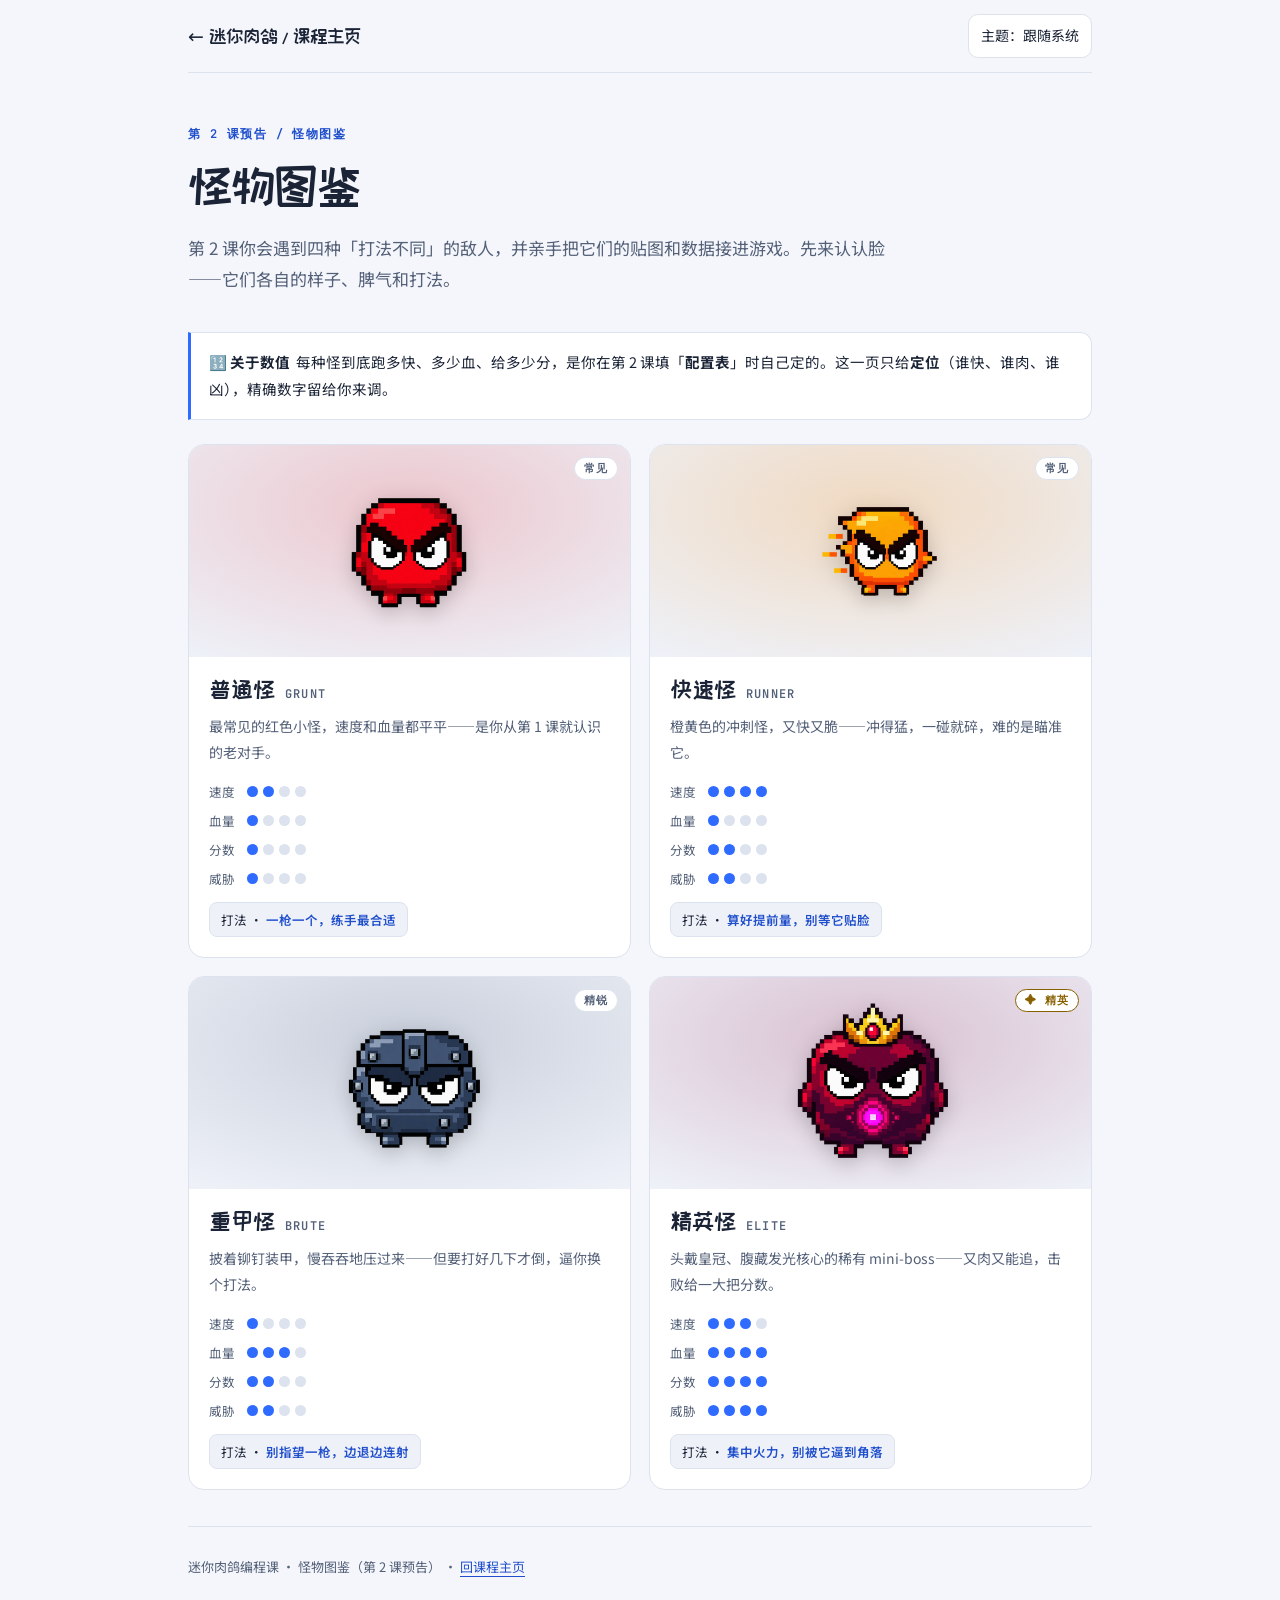
==== docs/bestiary/index.html @ 2917a820 "docs: 新增第2课「怪物图鉴」预告页 + 首页入口 - docs/bestiary/：自包含图鉴页，展示普通/快速/重甲/精英四种敌人的   外观、性格与打法定位（点阵条，不公开配置表精确数值——" ====
<!doctype html>
<html lang="zh-CN">
<head>
<meta charset="utf-8">
<meta name="viewport" content="width=device-width, initial-scale=1">
<meta name="description" content="第 2 课「怪物图鉴」预告：认识普通、快速、重甲、精英四种敌人——它们的样子、打法与定位。">
<title>怪物图鉴 · 第 2 课预告</title>
<link rel="preconnect" href="https://fonts.googleapis.com">
<link rel="preconnect" href="https://fonts.gstatic.com" crossorigin>
<link rel="stylesheet" href="https://fonts.googleapis.com/css2?family=ZCOOL+KuaiLe&family=Noto+Sans+SC:wght@400;500;700&family=JetBrains+Mono:wght@400;600&display=swap">
<script>
(function(){
  try{
    var saved=JSON.parse(localStorage.getItem("rogue-hb"));
    if(saved && (saved.theme==="light" || saved.theme==="dark")) document.documentElement.dataset.theme=saved.theme;
  }catch(e){/* 存储可选，默认跟随系统配色 */}
})();
</script>
<style>
:root{
  color-scheme:light; --ground:#F4F6FB; --panel:#FFFFFF; --panel-2:#EEF1F8;
  --ink:#1B2436; --ink-soft:#536078; --line:#DCE2EE;
  --accent:#2F6BFF; --accent-ink:#204FCC; --red:#B72E38; --green:#187B49; --gold:#886000;
  --radius:16px; --disp:"ZCOOL KuaiLe",system-ui,sans-serif;
  --body:"Noto Sans SC",system-ui,sans-serif; --mono:"JetBrains Mono",ui-monospace,monospace;
}
@media(prefers-color-scheme:dark){:root:not([data-theme="light"]){
  color-scheme:dark; --ground:#0E1420; --panel:#161F2E; --panel-2:#1E2A3D;
  --ink:#E7ECF5; --ink-soft:#ADB9CE; --line:#35445E; --accent-ink:#9CBAFF;
  --red:#FF8A8E; --green:#78DCAA; --gold:#FFD16B;
}}
:root[data-theme="dark"]{
  color-scheme:dark; --ground:#0E1420; --panel:#161F2E; --panel-2:#1E2A3D;
  --ink:#E7ECF5; --ink-soft:#ADB9CE; --line:#35445E; --accent-ink:#9CBAFF;
  --red:#FF8A8E; --green:#78DCAA; --gold:#FFD16B;
}
*{box-sizing:border-box}
html{scroll-behavior:smooth}
body{margin:0; background:var(--ground); color:var(--ink); font:16px/1.85 var(--body); -webkit-font-smoothing:antialiased}
a{color:var(--accent-ink); text-decoration:underline; text-underline-offset:4px; text-decoration-thickness:1px}
a:hover{text-decoration-thickness:2px}
button{font:inherit; cursor:pointer; -webkit-tap-highlight-color:transparent}
:focus-visible{outline:3px solid var(--accent-ink); outline-offset:4px; border-radius:4px}
[hidden]{display:none!important}
.skip-link{position:fixed; top:12px; left:12px; z-index:20; padding:10px 18px; background:var(--panel); color:var(--accent-ink); border:2px solid; border-radius:10px; transform:translateY(-160%)}
.skip-link:focus{transform:translateY(0)}
.wrap{max-width:1000px; margin:0 auto; padding:0 clamp(18px,5vw,48px) 72px}
.top{position:sticky; top:0; z-index:10; display:flex; justify-content:space-between; gap:12px; align-items:center; padding:14px 0; background:var(--ground); border-bottom:1px solid var(--line)}
.brand{font:400 19px var(--disp); color:var(--ink); text-decoration:none}
.brand:hover{color:var(--accent-ink)}
.themebtn{min-height:44px; padding:8px 12px; border:1px solid var(--line); background:var(--panel); color:var(--ink); border-radius:10px; font-size:14px}
.themebtn:hover{border-color:var(--accent-ink); background:var(--panel-2)}
.hero{padding:clamp(28px,5vw,52px) 0 8px}
.eyebrow{color:var(--accent-ink); font:600 12px/1.5 var(--mono); letter-spacing:.12em; margin:0 0 14px}
.hero h1{font:400 clamp(32px,4.4vw,48px)/1.22 var(--disp); margin:0 0 16px; letter-spacing:-.02em; text-wrap:balance}
.sub{font-size:17px; color:var(--ink-soft); margin:0 0 8px; max-width:42em}
.callout{padding:16px 18px; margin:22px 0; font-size:14.5px; border:1px solid var(--line); border-left:3px solid var(--accent); border-radius:0 12px 12px 0; background:var(--panel); overflow-wrap:anywhere}
.callout .k{font-weight:700; margin-right:6px}
.grid{display:grid; grid-template-columns:repeat(2,minmax(0,1fr)); gap:18px; margin-top:24px}
.card{border:1px solid var(--line); border-radius:var(--radius); background:var(--panel); overflow:hidden; display:flex; flex-direction:column}
.card .art{position:relative; display:grid; place-items:center; padding:22px; min-height:180px; background:
  radial-gradient(120% 120% at 50% 30%, var(--tint) 0%, transparent 70%), var(--panel-2)}
.card .art img{width:min(56%,168px); height:auto; image-rendering:auto; filter:drop-shadow(0 6px 10px #0003)}
.rarity{position:absolute; top:12px; right:12px; font:600 11px/1 var(--mono); letter-spacing:.08em; padding:5px 9px; border-radius:999px; background:var(--panel); color:var(--ink-soft); border:1px solid var(--line)}
.rarity.elite{color:var(--gold); border-color:var(--gold)}
.body{padding:18px 20px 20px; display:flex; flex-direction:column; gap:10px}
.name{display:flex; align-items:baseline; gap:10px; flex-wrap:wrap}
.name b{font:400 24px/1.2 var(--disp)}
.name .cn{font:600 12px var(--mono); color:var(--ink-soft); letter-spacing:.1em}
.flavor{margin:0; font-size:14px; color:var(--ink-soft)}
.meters{display:grid; grid-template-columns:auto 1fr; gap:6px 12px; align-items:center; margin:4px 0 2px}
.meters .ml{font-size:12.5px; color:var(--ink-soft)}
.dots{display:flex; gap:5px}
.dot{width:11px; height:11px; border-radius:50%; background:var(--line)}
.dot.on{background:var(--accent)}
.card.threat .dot.on{background:var(--accent)}
.tag{align-self:flex-start; font-size:12.5px; padding:5px 11px; border-radius:8px; background:var(--panel-2); color:var(--ink); border:1px solid var(--line)}
.tag b{color:var(--accent-ink); font-weight:600}
footer{padding:28px 0 0; color:var(--ink-soft); font-size:13px; border-top:1px solid var(--line); margin-top:36px}
@media(max-width:640px){
  body{font-size:15px} .grid{grid-template-columns:1fr}
  .card .art img{width:min(48%,150px)}
}
@media(prefers-reduced-motion:reduce){html{scroll-behavior:auto} *,*::before,*::after{transition:none!important}}
</style>
</head>
<body>
<a class="skip-link" href="#content">跳到正文</a>
<div class="wrap">
  <header class="top">
    <a class="brand" href="../">← 迷你肉鸽 / 课程主页</a>
    <button class="themebtn" id="theme" type="button">主题：跟随系统</button>
  </header>
  <main id="content" tabindex="-1">
  <div class="hero">
    <p class="eyebrow">第 2 课预告 / 怪物图鉴</p>
    <h1>怪物图鉴</h1>
    <p class="sub">第 2 课你会遇到四种「打法不同」的敌人，并亲手把它们的贴图和数据接进游戏。先来认认脸——它们各自的样子、脾气和打法。</p>
  </div>
  <div class="callout"><span class="k">🔢 关于数值</span>每种怪到底跑多快、多少血、给多少分，是你在第 2 课填「<b>配置表</b>」时自己定的。这一页只给<b>定位</b>（谁快、谁肉、谁凶），精确数字留给你来调。</div>

  <div class="grid">

    <article class="card threat" style="--tint:#E5484D40">
      <div class="art"><span class="rarity">常见</span><img src="assets/grunt.png" alt="普通怪：红色方块小怪，一对凶恶的眼睛" width="320" height="320" loading="lazy"></div>
      <div class="body">
        <div class="name"><b>普通怪</b><span class="cn">GRUNT</span></div>
        <p class="flavor">最常见的红色小怪，速度和血量都平平——是你从第 1 课就认识的老对手。</p>
        <div class="meters">
          <span class="ml">速度</span><span class="dots"><i class="dot on"></i><i class="dot on"></i><i class="dot"></i><i class="dot"></i></span>
          <span class="ml">血量</span><span class="dots"><i class="dot on"></i><i class="dot"></i><i class="dot"></i><i class="dot"></i></span>
          <span class="ml">分数</span><span class="dots"><i class="dot on"></i><i class="dot"></i><i class="dot"></i><i class="dot"></i></span>
          <span class="ml">威胁</span><span class="dots"><i class="dot on"></i><i class="dot"></i><i class="dot"></i><i class="dot"></i></span>
        </div>
        <span class="tag">打法 · <b>一枪一个，练手最合适</b></span>
      </div>
    </article>

    <article class="card threat" style="--tint:#F5931E40">
      <div class="art"><span class="rarity">常见</span><img src="assets/runner.png" alt="快速怪：橙黄色小怪，身后带冲刺残影" width="320" height="320" loading="lazy"></div>
      <div class="body">
        <div class="name"><b>快速怪</b><span class="cn">RUNNER</span></div>
        <p class="flavor">橙黄色的冲刺怪，又快又脆——冲得猛，一碰就碎，难的是瞄准它。</p>
        <div class="meters">
          <span class="ml">速度</span><span class="dots"><i class="dot on"></i><i class="dot on"></i><i class="dot on"></i><i class="dot on"></i></span>
          <span class="ml">血量</span><span class="dots"><i class="dot on"></i><i class="dot"></i><i class="dot"></i><i class="dot"></i></span>
          <span class="ml">分数</span><span class="dots"><i class="dot on"></i><i class="dot on"></i><i class="dot"></i><i class="dot"></i></span>
          <span class="ml">威胁</span><span class="dots"><i class="dot on"></i><i class="dot on"></i><i class="dot"></i><i class="dot"></i></span>
        </div>
        <span class="tag">打法 · <b>算好提前量，别等它贴脸</b></span>
      </div>
    </article>
    <article class="card threat" style="--tint:#5B6B8640">
      <div class="art"><span class="rarity">精锐</span><img src="assets/heavy.png" alt="重甲怪：深蓝灰色小怪，覆盖装甲板和铆钉" width="320" height="320" loading="lazy"></div>
      <div class="body">
        <div class="name"><b>重甲怪</b><span class="cn">BRUTE</span></div>
        <p class="flavor">披着铆钉装甲，慢吞吞地压过来——但要打好几下才倒，逼你换个打法。</p>
        <div class="meters">
          <span class="ml">速度</span><span class="dots"><i class="dot on"></i><i class="dot"></i><i class="dot"></i><i class="dot"></i></span>
          <span class="ml">血量</span><span class="dots"><i class="dot on"></i><i class="dot on"></i><i class="dot on"></i><i class="dot"></i></span>
          <span class="ml">分数</span><span class="dots"><i class="dot on"></i><i class="dot on"></i><i class="dot"></i><i class="dot"></i></span>
          <span class="ml">威胁</span><span class="dots"><i class="dot on"></i><i class="dot on"></i><i class="dot"></i><i class="dot"></i></span>
        </div>
        <span class="tag">打法 · <b>别指望一枪，边退边连射</b></span>
      </div>
    </article>

    <article class="card threat" style="--tint:#9B2D5B40">
      <div class="art"><span class="rarity elite">✦ 精英</span><img src="assets/elite.png" alt="精英怪：暗红色大型小怪，头戴金皇冠、腹部有发光核心" width="320" height="320" loading="lazy"></div>
      <div class="body">
        <div class="name"><b>精英怪</b><span class="cn">ELITE</span></div>
        <p class="flavor">头戴皇冠、腹藏发光核心的稀有 mini-boss——又肉又能追，击败给一大把分数。</p>
        <div class="meters">
          <span class="ml">速度</span><span class="dots"><i class="dot on"></i><i class="dot on"></i><i class="dot on"></i><i class="dot"></i></span>
          <span class="ml">血量</span><span class="dots"><i class="dot on"></i><i class="dot on"></i><i class="dot on"></i><i class="dot on"></i></span>
          <span class="ml">分数</span><span class="dots"><i class="dot on"></i><i class="dot on"></i><i class="dot on"></i><i class="dot on"></i></span>
          <span class="ml">威胁</span><span class="dots"><i class="dot on"></i><i class="dot on"></i><i class="dot on"></i><i class="dot on"></i></span>
        </div>
        <span class="tag">打法 · <b>集中火力，别被它逼到角落</b></span>
      </div>
    </article>

  </div>
  </main>
  <footer>迷你肉鸽编程课 · 怪物图鉴（第 2 课预告） · <a href="../">回课程主页</a></footer>
</div>
<script>
(function(){
  "use strict";
  var root=document.documentElement, KEY="rogue-hb";
  var themes=["system","light","dark"], labels={system:"跟随系统",light:"浅色",dark:"深色"};
  var btn=document.getElementById("theme");
  function read(){try{var v=JSON.parse(localStorage.getItem(KEY));return v&&typeof v==="object"&&!Array.isArray(v)?v:{};}catch(e){return {};}}
  var store=read();
  function save(k,val){var latest=read();store=Object.assign({},store,latest);store[k]=val;try{localStorage.setItem(KEY,JSON.stringify(store));}catch(e){}}
  function apply(){
    var t=themes.indexOf(store.theme)>=0?store.theme:"system";
    if(t==="system") root.removeAttribute("data-theme"); else root.setAttribute("data-theme",t);
    var next=themes[(themes.indexOf(t)+1)%themes.length];
    btn.textContent="主题："+labels[t];
    btn.setAttribute("aria-label","当前主题："+labels[t]+"；点击切换为"+labels[next]);
    btn.title="跟随系统 → 浅色 → 深色";
  }
  btn.addEventListener("click",function(){var c=themes.indexOf(store.theme)>=0?store.theme:"system";save("theme",themes[(themes.indexOf(c)+1)%themes.length]);apply();});
  window.addEventListener("storage",function(e){if(e.key===KEY||e.key===null){store=read();apply();}});
  apply();
})();
</script>
</body>
</html>
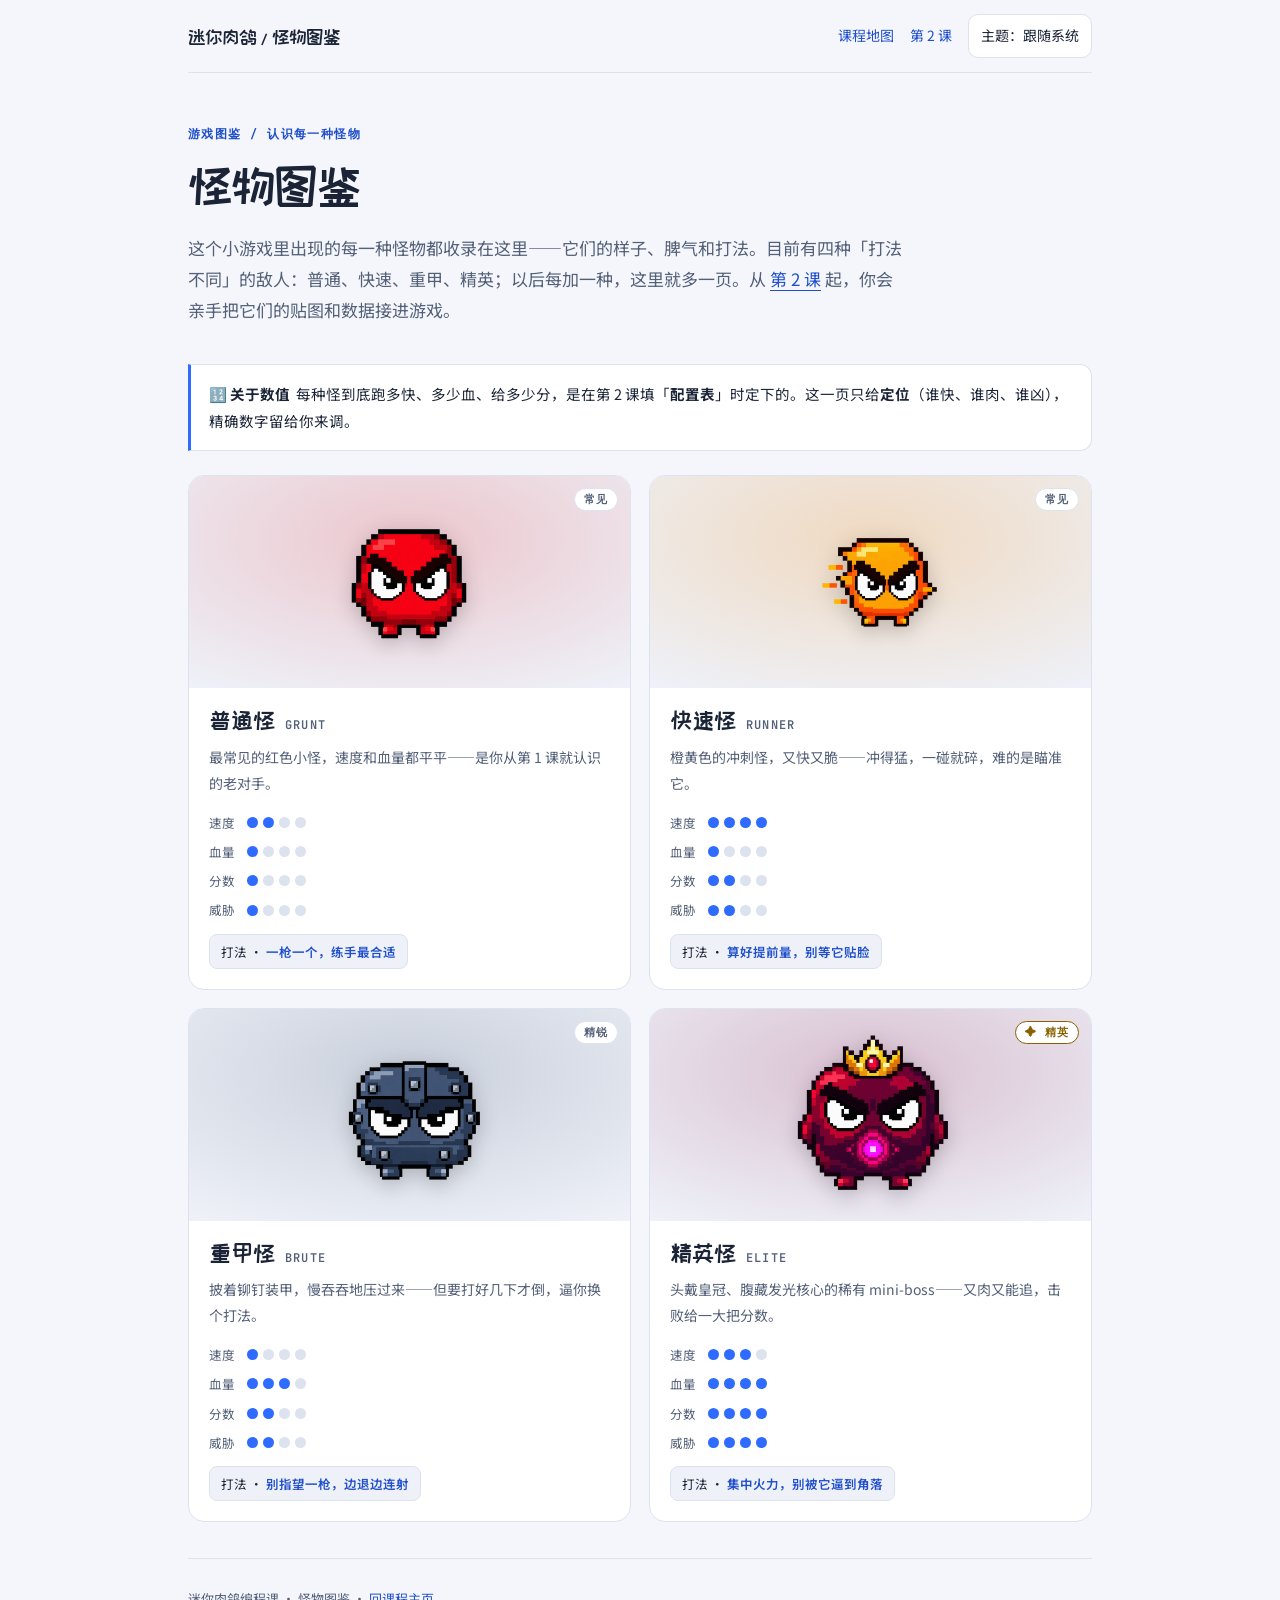
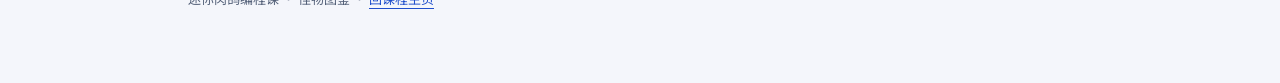
==== commit 5ba103ae: "怪物图鉴独立为站点模块 - 图鉴页脱离「第2课预告」框架，改为常驻资料页（标题/描述/首屏/页脚） - 顶部加站内导航（课程地图/第2课） - 首页顶栏加「怪物图鉴」入口，第2课卡片改指向图鉴 - 第" ====
--- a/docs/bestiary/index.html
+++ b/docs/bestiary/index.html
@@ -3,8 +3,8 @@
 <head>
 <meta charset="utf-8">
 <meta name="viewport" content="width=device-width, initial-scale=1">
-<meta name="description" content="第 2 课「怪物图鉴」预告：认识普通、快速、重甲、精英四种敌人——它们的样子、打法与定位。">
-<title>怪物图鉴 · 第 2 课预告</title>
+<meta name="description" content="迷你肉鸽里的怪物图鉴：普通、快速、重甲、精英四种敌人——它们的样子、脾气与打法，随课程更新。">
+<title>怪物图鉴</title>
 <link rel="preconnect" href="https://fonts.googleapis.com">
 <link rel="preconnect" href="https://fonts.gstatic.com" crossorigin>
 <link rel="stylesheet" href="https://fonts.googleapis.com/css2?family=ZCOOL+KuaiLe&family=Noto+Sans+SC:wght@400;500;700&family=JetBrains+Mono:wght@400;600&display=swap">
@@ -48,6 +48,8 @@
 .top{position:sticky; top:0; z-index:10; display:flex; justify-content:space-between; gap:12px; align-items:center; padding:14px 0; background:var(--ground); border-bottom:1px solid var(--line)}
 .brand{font:400 19px var(--disp); color:var(--ink); text-decoration:none}
 .brand:hover{color:var(--accent-ink)}
+.top nav{display:flex; align-items:center; gap:16px; font-size:14px}
+.top nav a{min-height:44px; display:inline-flex; align-items:center; text-decoration:none}
 .themebtn{min-height:44px; padding:8px 12px; border:1px solid var(--line); background:var(--panel); color:var(--ink); border-radius:10px; font-size:14px}
 .themebtn:hover{border-color:var(--accent-ink); background:var(--panel-2)}
 .hero{padding:clamp(28px,5vw,52px) 0 8px}
@@ -88,16 +90,20 @@
 <a class="skip-link" href="#content">跳到正文</a>
 <div class="wrap">
   <header class="top">
-    <a class="brand" href="../">← 迷你肉鸽 / 课程主页</a>
-    <button class="themebtn" id="theme" type="button">主题：跟随系统</button>
+    <a class="brand" href="../">迷你肉鸽 / 怪物图鉴</a>
+    <nav aria-label="站内导航">
+      <a href="../#map">课程地图</a>
+      <a href="../lesson-2/">第 2 课</a>
+      <button class="themebtn" id="theme" type="button">主题：跟随系统</button>
+    </nav>
   </header>
   <main id="content" tabindex="-1">
   <div class="hero">
-    <p class="eyebrow">第 2 课预告 / 怪物图鉴</p>
+    <p class="eyebrow">游戏图鉴 / 认识每一种怪物</p>
     <h1>怪物图鉴</h1>
-    <p class="sub">第 2 课你会遇到四种「打法不同」的敌人，并亲手把它们的贴图和数据接进游戏。先来认认脸——它们各自的样子、脾气和打法。</p>
+    <p class="sub">这个小游戏里出现的每一种怪物都收录在这里——它们的样子、脾气和打法。目前有四种「打法不同」的敌人：普通、快速、重甲、精英；以后每加一种，这里就多一页。从 <a href="../lesson-2/">第 2 课</a> 起，你会亲手把它们的贴图和数据接进游戏。</p>
   </div>
-  <div class="callout"><span class="k">🔢 关于数值</span>每种怪到底跑多快、多少血、给多少分，是你在第 2 课填「<b>配置表</b>」时自己定的。这一页只给<b>定位</b>（谁快、谁肉、谁凶），精确数字留给你来调。</div>
+  <div class="callout"><span class="k">🔢 关于数值</span>每种怪到底跑多快、多少血、给多少分，是在第 2 课填「<b>配置表</b>」时定下的。这一页只给<b>定位</b>（谁快、谁肉、谁凶），精确数字留给你来调。</div>
 
   <div class="grid">
 
@@ -162,7 +168,7 @@
 
   </div>
   </main>
-  <footer>迷你肉鸽编程课 · 怪物图鉴（第 2 课预告） · <a href="../">回课程主页</a></footer>
+  <footer>迷你肉鸽编程课 · 怪物图鉴 · <a href="../">回课程主页</a></footer>
 </div>
 <script>
 (function(){
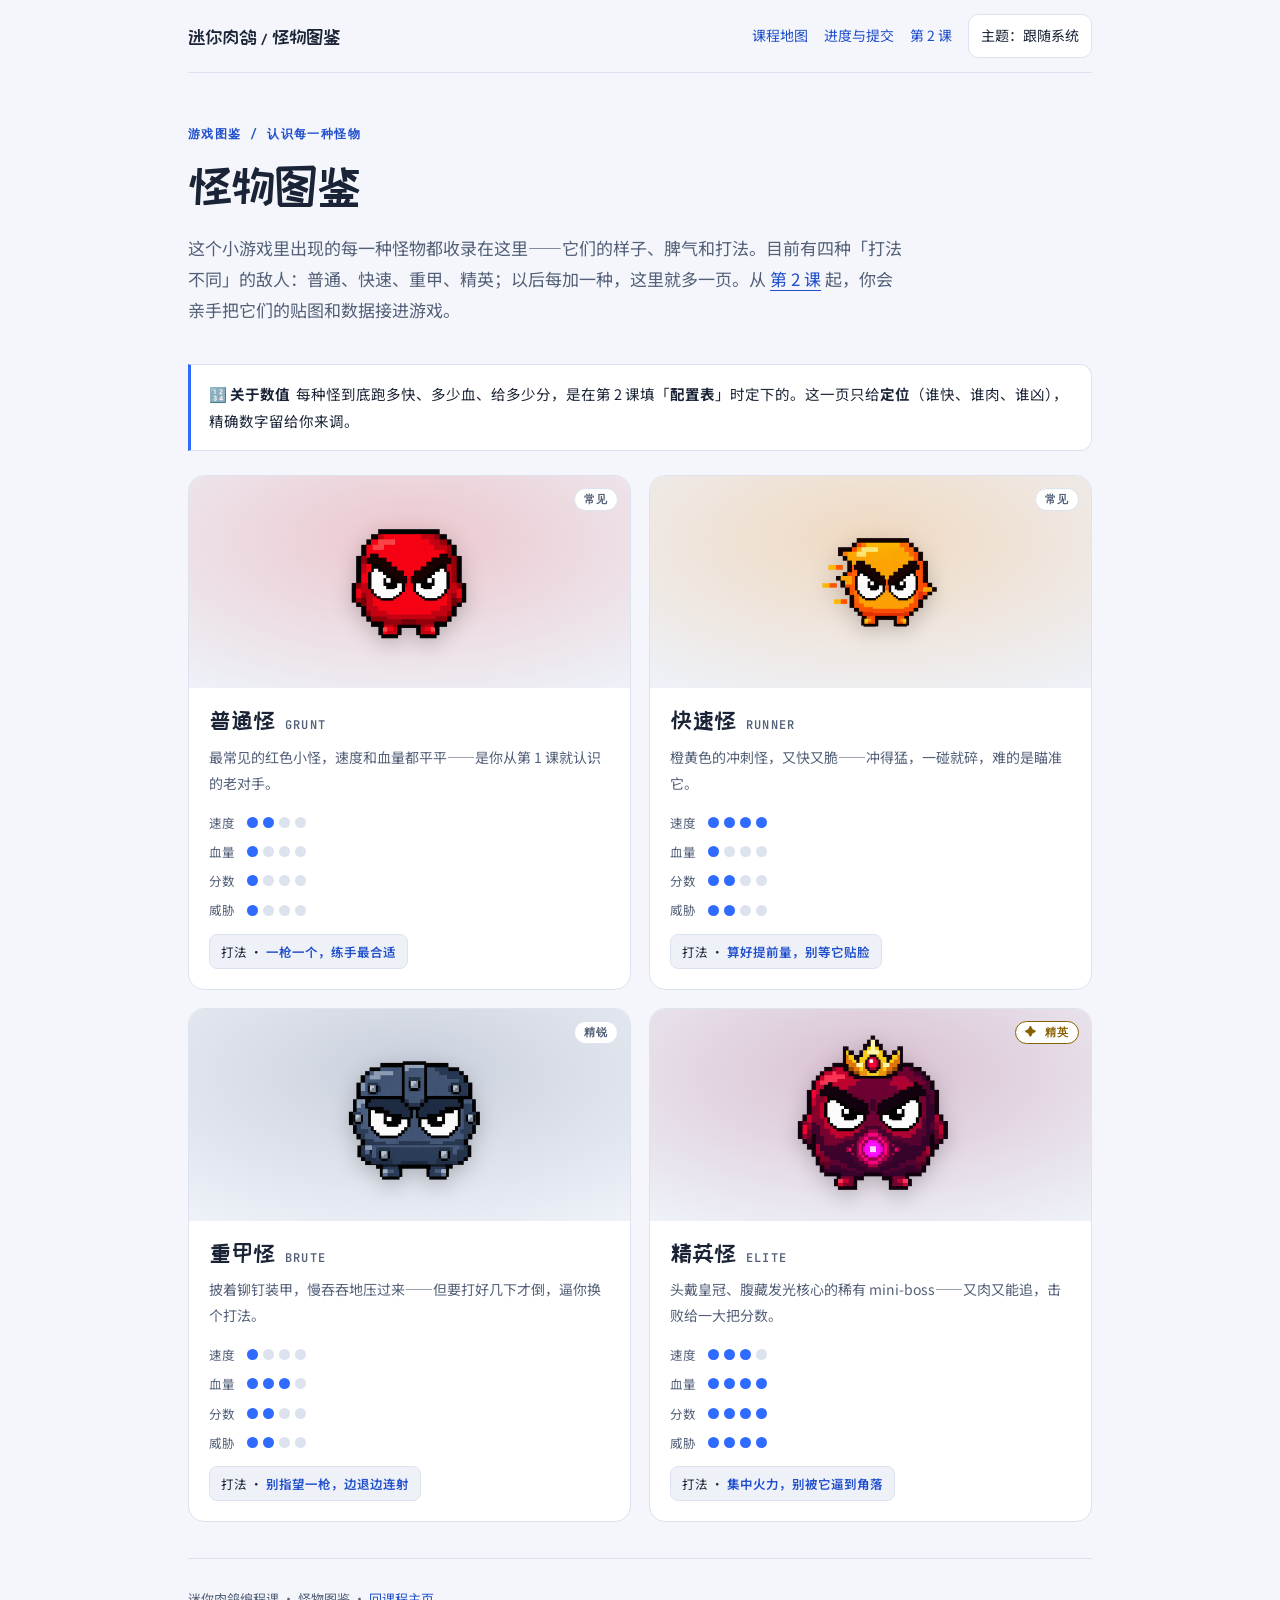
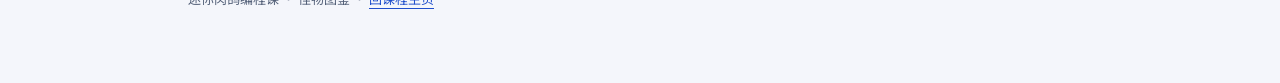
==== commit 57977abe: "docs(site): 新增学生版《进度与提交》页，把整条协作循环讲给孩子听 孩子/家长视角，回答「我做完了怎么让老师知道」。一条线讲完： 一节课的循环 → 只做一次的准备 → 每节课的动作 → 三处" ====
--- a/docs/bestiary/index.html
+++ b/docs/bestiary/index.html
@@ -93,6 +93,7 @@
     <a class="brand" href="../">迷你肉鸽 / 怪物图鉴</a>
     <nav aria-label="站内导航">
       <a href="../#map">课程地图</a>
+      <a href="../progress/">进度与提交</a>
       <a href="../lesson-2/">第 2 课</a>
       <button class="themebtn" id="theme" type="button">主题：跟随系统</button>
     </nav>
